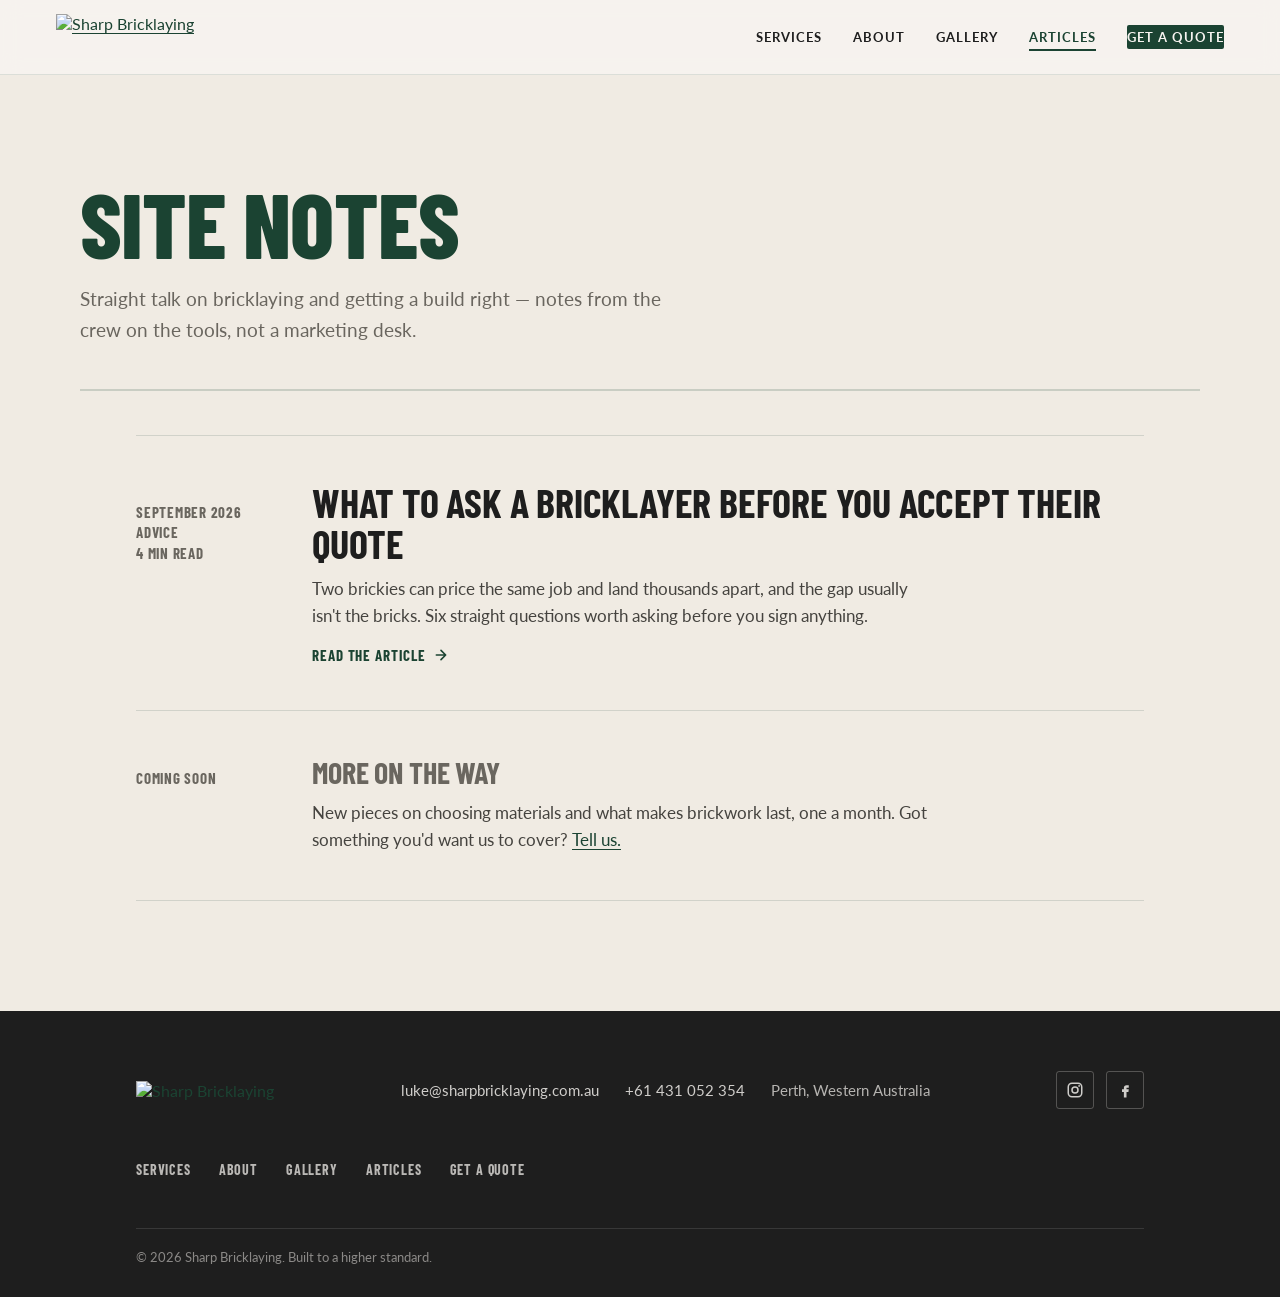
==== articles/index.html @ 766508f8 "Split the site into Gallery, Contact and Articles pages The care plan invoice promised a Contact pag" ====
<!DOCTYPE html>
<html lang="en">
<head>
  <meta charset="UTF-8">
  <meta name="viewport" content="width=device-width, initial-scale=1.0">
  <title>Articles — Bricklaying Advice &amp; Notes | Sharp Bricklaying</title>

  <meta name="description" content="Straight advice on bricklaying, materials and planning a build — notes from Sharp Bricklaying, Perth's residential brickwork specialists.">
  <meta name="author" content="Sharp Bricklaying">
  <link rel="canonical" href="https://sharpbricklaying.com.au/articles/">

  <meta property="og:type" content="website">
  <meta property="og:url" content="https://sharpbricklaying.com.au/articles/">
  <meta property="og:title" content="Articles — Bricklaying Advice &amp; Notes | Sharp Bricklaying">
  <meta property="og:description" content="Straight advice on bricklaying, materials and planning a build, from a Perth crew on the tools.">
  <meta property="og:image" content="https://sharpbricklaying.com.au/images/hero-bg.jpg">
  <meta property="og:locale" content="en_AU">
  <meta property="og:site_name" content="Sharp Bricklaying">
  <meta name="twitter:card" content="summary_large_image">
  <meta name="twitter:title" content="Articles — Bricklaying Advice &amp; Notes | Sharp Bricklaying">
  <meta name="twitter:description" content="Straight advice on bricklaying, materials and planning a build, from a Perth crew on the tools.">
  <meta name="twitter:image" content="https://sharpbricklaying.com.au/images/hero-bg.jpg">

  <link rel="icon" type="image/x-icon" href="/images/favicon.ico">
  <link rel="icon" type="image/png" sizes="32x32" href="/images/favicon-32x32.png">
  <link rel="apple-touch-icon" sizes="180x180" href="/images/apple-touch-icon.png">
  <meta name="theme-color" content="#1B4332">

  <link rel="preconnect" href="https://fonts.googleapis.com">
  <link rel="preconnect" href="https://fonts.gstatic.com" crossorigin>
  <link href="https://fonts.googleapis.com/css2?family=Barlow+Condensed:wght@600;700;800;900&family=Lato:wght@300;400;700&display=swap" rel="stylesheet">
  <link rel="stylesheet" href="/css/articles.css">

  <script type="application/ld+json">
  {
    "@context": "https://schema.org",
    "@type": "Blog",
    "name": "Sharp Bricklaying — Site Notes",
    "description": "Advice on bricklaying, materials and planning a build, from Sharp Bricklaying in Perth.",
    "url": "https://sharpbricklaying.com.au/articles/",
    "publisher": { "@type": "Organization", "name": "Sharp Bricklaying" },
    "blogPost": [
      {
        "@type": "BlogPosting",
        "headline": "What to ask a bricklayer before you accept their quote",
        "url": "https://sharpbricklaying.com.au/articles/what-to-ask-before-you-accept-a-quote",
        "datePublished": "2026-09-06"
      }
    ]
  }
  </script>
</head>
<body class="articles-page">

  <header class="site-topbar">
    <a href="/" class="site-topbar__logo" aria-label="Sharp Bricklaying — Home">
      <img src="/images/logo-dark.png" alt="Sharp Bricklaying">
    </a>
    <nav class="site-topbar__nav" aria-label="Primary">
      <span class="topbar-links">
        <a href="/#services">Services</a>
        <a href="/#about">About</a>
        <a href="/gallery">Gallery</a>
        <a href="/articles/" aria-current="page">Articles</a>
      </span>
      <a href="/contact" class="site-topbar__cta">Get a Quote</a>
    </nav>
  </header>

  <main>
    <section class="wrap articles-hero">
      <h1 class="rise">Site Notes</h1>
      <p class="rise rise-2">Straight talk on bricklaying and getting a build right — notes from the crew on the tools, not a marketing desk.</p>
      <div class="rule rise rise-3"></div>
    </section>

    <section class="wrap articles-list">
      <a class="entry rise rise-2" href="/articles/what-to-ask-before-you-accept-a-quote">
        <div class="entry__meta">
          <span>September 2026</span>
          <span>Advice</span>
          <span>4 min read</span>
        </div>
        <div>
          <h2>What to ask a bricklayer before you accept their quote</h2>
          <p>Two brickies can price the same job and land thousands apart, and the gap usually isn't the bricks. Six straight questions worth asking before you sign anything.</p>
          <span class="entry__more">Read the article
            <svg width="16" height="16" viewBox="0 0 24 24" fill="none" stroke="currentColor" stroke-width="2.4" stroke-linecap="round" stroke-linejoin="round" aria-hidden="true"><path d="M5 12h14M12 5l7 7-7 7"/></svg>
          </span>
        </div>
      </a>

      <div class="entry entry--soon rise rise-3">
        <div class="entry__meta"><span>Coming soon</span></div>
        <div>
          <h2>More on the way</h2>
          <p>New pieces on choosing materials and what makes brickwork last, one a month. Got something you'd want us to cover? <a href="/contact">Tell us.</a></p>
        </div>
      </div>
    </section>
  </main>

  <footer class="site-footer">
    <div class="wrap">
      <a href="/" aria-label="Sharp Bricklaying — Home"><img src="/images/Bottom nav menu logo/sharp-bricklaying-logo-footer.png" alt="Sharp Bricklaying"></a>
      <div class="site-footer__contact">
        <a href="mailto:luke@sharpbricklaying.com.au">luke@sharpbricklaying.com.au</a>
        <a href="tel:+61431052354">+61 431 052 354</a>
        <span>Perth, Western Australia</span>
      </div>
      <div class="site-footer__socials">
        <a href="https://www.instagram.com/sharpbricklaying" target="_blank" rel="noopener" aria-label="Instagram">
          <svg width="18" height="18" viewBox="0 0 24 24" fill="none" stroke="currentColor" stroke-width="2" aria-hidden="true"><rect x="3" y="3" width="18" height="18" rx="5"/><circle cx="12" cy="12" r="4"/><circle cx="17.5" cy="6.5" r="1.2" fill="currentColor" stroke="none"/></svg>
        </a>
        <a href="https://www.facebook.com/p/Sharp-Bricklaying-61580318786557/" target="_blank" rel="noopener" aria-label="Facebook">
          <svg width="18" height="18" viewBox="0 0 24 24" fill="currentColor" aria-hidden="true"><path d="M14 9h3V5.5h-3c-2.2 0-3.5 1.4-3.5 3.6V11H8v3.5h2.5V22H14v-7.5h2.6l.4-3.5H14V9.4c0-.3.3-.4.6-.4z"/></svg>
        </a>
      </div>
      <nav class="site-footer__nav" aria-label="Footer">
        <a href="/#services">Services</a>
        <a href="/#about">About</a>
        <a href="/gallery">Gallery</a>
        <a href="/articles/">Articles</a>
        <a href="/contact">Get a Quote</a>
      </nav>
      <div class="site-footer__legal">© 2026 Sharp Bricklaying. Built to a higher standard.</div>
    </div>
  </footer>

</body>
</html>
---- css/articles.css ----
/* ============================================================
   Articles / "Site Notes" — reading surface
   Self-contained: mirrors the main site's tokens so the article
   pages never inherit the homepage loading-screen / reveal CSS.
   ============================================================ */
:root {
  --green: #1B4332;
  --green-light: #2d6a4f;
  --sand: #F0EBE3;
  --charcoal: #1E1E1E;
  --mortar: #6A665F;
  --white: #F7F4F0;
}
*, *::before, *::after { box-sizing: border-box; }
html { -webkit-text-size-adjust: 100%; }
body { margin: 0; }
img { max-width: 100%; height: auto; }

.articles-page {
  background: var(--sand);
  color: var(--charcoal);
  font-family: 'Lato', sans-serif;
  -webkit-font-smoothing: antialiased;
  min-height: 100vh;
  display: flex;
  flex-direction: column;
}

/* Themed browser surfaces — built, not assembled */
.articles-page ::selection { background: var(--green); color: var(--white); }
.articles-page a { color: var(--green); text-decoration-thickness: 1px; text-underline-offset: 3px; }
.articles-page :focus-visible {
  outline: 2px solid var(--green);
  outline-offset: 3px;
  border-radius: 2px;
}
html { scrollbar-color: var(--green) var(--sand); }

/* ---- Top bar ------------------------------------------------ */
.site-topbar {
  position: sticky;
  top: 0;
  z-index: 40;
  display: flex;
  align-items: center;
  justify-content: space-between;
  gap: 24px;
  padding: 14px clamp(20px, 5vw, 56px);
  background: rgba(247, 244, 240, 0.86);
  backdrop-filter: saturate(1.1) blur(10px);
  border-bottom: 1px solid rgba(27, 67, 50, 0.12);
}
.site-topbar__logo { display: inline-flex; align-items: center; }
.site-topbar__logo img { height: 46px; width: auto; display: block; }
.site-topbar__nav {
  display: flex;
  align-items: center;
  gap: clamp(16px, 2.4vw, 34px);
}
.site-topbar__nav a {
  font-family: 'Lato', sans-serif;
  font-weight: 700;
  font-size: 13px;
  letter-spacing: 0.08em;
  text-transform: uppercase;
  color: var(--charcoal);
  text-decoration: none;
  position: relative;
  padding: 4px 0;
}
.site-topbar__nav a[aria-current="page"] { color: var(--green); }
.site-topbar__nav a:not(.site-topbar__cta)::after {
  content: "";
  position: absolute;
  left: 0; right: 0; bottom: -2px;
  height: 2px;
  background: var(--green);
  transform: scaleX(0);
  transform-origin: left;
  transition: transform 0.28s cubic-bezier(0.22, 1, 0.36, 1);
}
.site-topbar__nav a:not(.site-topbar__cta):hover::after,
.site-topbar__nav a[aria-current="page"]::after { transform: scaleX(1); }
.site-topbar__cta {
  background: var(--green);
  color: var(--white) !important;
  padding: 10px 20px;
  border-radius: 2px;
  transition: background 0.25s ease, transform 0.25s ease;
}
.site-topbar__cta:hover { background: var(--green-light); transform: translateY(-1px); }
.topbar-links { display: flex; align-items: center; gap: clamp(16px, 2.4vw, 34px); }
@media (max-width: 720px) {
  .topbar-links a:not(.site-topbar__cta) { display: none; }
  .site-topbar__logo img { height: 40px; }
}

/* ---- Shared page wrap -------------------------------------- */
.wrap { width: 100%; max-width: 1120px; margin-inline: auto; padding-inline: clamp(20px, 5vw, 56px); }

/* ---- Reveal (one authored moment) ------------------------- */
@keyframes riseIn { from { opacity: 0; transform: translateY(14px); } to { opacity: 1; transform: none; } }
.rise { animation: riseIn 0.7s cubic-bezier(0.16, 1, 0.3, 1) both; }
.rise-2 { animation-delay: 0.08s; }
.rise-3 { animation-delay: 0.16s; }
@media (prefers-reduced-motion: reduce) { .rise { animation: none; } }

/* ============================================================
   INDEX  (/articles/)
   ============================================================ */
.articles-hero { padding: clamp(56px, 9vw, 104px) 0 clamp(28px, 4vw, 44px); }
.articles-hero h1 {
  font-family: 'Barlow Condensed', sans-serif;
  font-weight: 800;
  text-transform: uppercase;
  letter-spacing: -0.01em;
  line-height: 0.95;
  font-size: clamp(46px, 8vw, 92px);
  color: var(--green);
  margin: 0;
}
.articles-hero p {
  margin: 18px 0 0;
  max-width: 54ch;
  font-size: clamp(16px, 1.5vw, 19px);
  line-height: 1.6;
  color: var(--mortar);
}
.articles-hero .rule { height: 2px; background: rgba(27,67,50,0.18); margin-top: clamp(28px, 4vw, 44px); }

/* Article list — editorial rows, not a card grid */
.articles-list { padding-bottom: clamp(56px, 9vw, 110px); }
.entry {
  display: grid;
  grid-template-columns: 128px 1fr;
  gap: clamp(20px, 4vw, 48px);
  align-items: baseline;
  padding: clamp(30px, 4vw, 46px) 0;
  border-bottom: 1px solid rgba(27,67,50,0.14);
  text-decoration: none;
  color: inherit;
}
.entry:first-child { border-top: 1px solid rgba(27,67,50,0.14); }
.entry__meta {
  font-family: 'Barlow Condensed', sans-serif;
  font-weight: 700;
  text-transform: uppercase;
  letter-spacing: 0.05em;
  font-size: 15px;
  color: var(--mortar);
  line-height: 1.35;
  padding-top: 6px;
}
.entry__meta span { display: block; }
.entry__meta .num { color: var(--green); font-size: 20px; }
.entry h2 {
  font-family: 'Barlow Condensed', sans-serif;
  font-weight: 700;
  text-transform: uppercase;
  letter-spacing: -0.005em;
  line-height: 1.02;
  font-size: clamp(26px, 3.4vw, 40px);
  color: var(--charcoal);
  margin: 0;
  transition: color 0.2s ease;
}
.entry:hover h2 { color: var(--green); }
.entry p {
  margin: 12px 0 0;
  max-width: 62ch;
  font-size: 16.5px;
  line-height: 1.65;
  color: #45433f;
}
.entry__more {
  display: inline-flex;
  align-items: center;
  gap: 8px;
  margin-top: 16px;
  font-family: 'Barlow Condensed', sans-serif;
  font-weight: 700;
  text-transform: uppercase;
  letter-spacing: 0.06em;
  font-size: 15px;
  color: var(--green);
}
.entry__more svg { transition: transform 0.25s ease; }
.entry:hover .entry__more svg { transform: translateX(4px); }

.entry--soon {
  grid-template-columns: 128px 1fr;
  color: var(--mortar);
}
.entry--soon h2 { color: var(--mortar); font-size: clamp(22px, 2.6vw, 30px); }
.entry--soon:hover h2 { color: var(--mortar); }

@media (max-width: 640px) {
  .entry, .entry--soon { grid-template-columns: 1fr; gap: 8px; }
  .entry__meta { padding-top: 0; }
  .entry__meta span { display: inline; }
  .entry__meta .num { display: none; }
}

/* ============================================================
   ARTICLE  (/articles/slug)
   ============================================================ */
.post { padding: clamp(40px, 6vw, 72px) 0 clamp(56px, 8vw, 96px); }
.post__wrap { max-width: 720px; margin-inline: auto; padding-inline: clamp(20px, 5vw, 40px); }

.breadcrumb {
  font-family: 'Barlow Condensed', sans-serif;
  font-weight: 700;
  text-transform: uppercase;
  letter-spacing: 0.08em;
  font-size: 13px;
  color: var(--mortar);
  margin-bottom: 22px;
}
.breadcrumb a { color: var(--mortar); text-decoration: none; }
.breadcrumb a:hover { color: var(--green); }

.post__title {
  font-family: 'Barlow Condensed', sans-serif;
  font-weight: 800;
  text-transform: uppercase;
  letter-spacing: -0.01em;
  line-height: 0.97;
  font-size: clamp(38px, 6vw, 62px);
  color: var(--green);
  margin: 0;
}
.post__meta {
  margin-top: 18px;
  padding-bottom: 22px;
  border-bottom: 2px solid rgba(27,67,50,0.16);
  font-family: 'Barlow Condensed', sans-serif;
  font-weight: 700;
  text-transform: uppercase;
  letter-spacing: 0.06em;
  font-size: 14px;
  color: var(--mortar);
  display: flex;
  gap: 18px;
  flex-wrap: wrap;
}

.post__body { margin-top: clamp(28px, 4vw, 40px); }
.post__body p,
.post__body ul,
.post__body ol { max-width: 68ch; }
.post__body p {
  font-size: 18px;
  line-height: 1.72;
  color: #33322f;
  margin: 0 0 1.35em;
}
.post__body .lead {
  font-size: 21px;
  line-height: 1.6;
  color: var(--charcoal);
}
.post__body h2 {
  font-family: 'Barlow Condensed', sans-serif;
  font-weight: 700;
  text-transform: uppercase;
  letter-spacing: 0.01em;
  line-height: 1.05;
  font-size: clamp(24px, 3vw, 31px);
  color: var(--green);
  margin: 2.1em 0 0.5em;
}
.post__body h2:first-child { margin-top: 0; }
.post__body a { font-weight: 700; }
.post__body ul { margin: 0 0 1.35em; padding-left: 0; list-style: none; }
.post__body ul li {
  position: relative;
  padding-left: 30px;
  margin-bottom: 0.8em;
  font-size: 18px;
  line-height: 1.65;
  color: #33322f;
}
.post__body ul li::before {
  content: "";
  position: absolute;
  left: 4px; top: 0.62em;
  width: 9px; height: 9px;
  background: var(--green);
  transform: rotate(45deg);
}
.post__body strong { color: var(--charcoal); }

.pullquote {
  margin: clamp(36px, 5vw, 52px) 0;
  padding-top: 22px;
  position: relative;
  font-family: 'Barlow Condensed', sans-serif;
  font-weight: 800;
  text-transform: uppercase;
  letter-spacing: -0.01em;
  line-height: 1.05;
  font-size: clamp(25px, 3.6vw, 36px);
  color: var(--green);
  max-width: 22ch;
}
.pullquote::before {
  content: "";
  position: absolute;
  top: 0;
  left: 0;
  width: 40px;
  height: 4px;
  background: var(--green);
}

/* End CTA */
.post__cta {
  margin-top: clamp(44px, 6vw, 68px);
  background: var(--green);
  color: var(--white);
  padding: clamp(30px, 5vw, 48px);
  border-radius: 3px;
}
.post__cta h3 {
  font-family: 'Barlow Condensed', sans-serif;
  font-weight: 800;
  text-transform: uppercase;
  letter-spacing: -0.005em;
  line-height: 1;
  font-size: clamp(26px, 4vw, 38px);
  margin: 0;
}
.post__cta p { margin: 12px 0 22px; max-width: 46ch; color: rgba(247,244,240,0.82); font-size: 16.5px; line-height: 1.6; }
.post__cta a {
  display: inline-flex;
  align-items: center;
  gap: 10px;
  background: var(--white);
  color: var(--green) !important;
  font-family: 'Barlow Condensed', sans-serif;
  font-weight: 800;
  text-transform: uppercase;
  letter-spacing: 0.04em;
  font-size: 16px;
  padding: 13px 24px;
  border-radius: 2px;
  text-decoration: none;
  transition: transform 0.22s ease;
}
.post__cta a:hover { transform: translateY(-2px); }

/* ---- Footer ------------------------------------------------ */
.site-footer {
  margin-top: auto;
  background: var(--charcoal);
  color: rgba(247,244,240,0.7);
  padding: clamp(40px, 6vw, 60px) 0 32px;
}
.site-footer .wrap { display: flex; flex-wrap: wrap; gap: 28px 48px; align-items: center; justify-content: space-between; }
.site-footer img { height: 62px; width: auto; }
.site-footer__contact { display: flex; flex-wrap: wrap; gap: 6px 26px; font-size: 14.5px; }
.site-footer__contact a { color: rgba(247,244,240,0.82); text-decoration: none; }
.site-footer__contact a:hover { color: var(--white); }
.site-footer__socials { display: flex; gap: 12px; }
.site-footer__socials a {
  width: 38px; height: 38px;
  display: grid; place-items: center;
  border: 1px solid rgba(247,244,240,0.25);
  border-radius: 3px;
  color: rgba(247,244,240,0.82);
  transition: background 0.2s ease, color 0.2s ease, border-color 0.2s ease;
}
.site-footer__socials a:hover { background: var(--green); border-color: var(--green); color: var(--white); }
.site-footer__nav { width: 100%; margin-top: 24px; display: flex; flex-wrap: wrap; gap: 14px 28px; }
.site-footer__nav a {
  font-family: 'Barlow Condensed', sans-serif;
  font-weight: 700; text-transform: uppercase; letter-spacing: 0.06em; font-size: 14px;
  color: rgba(247,244,240,0.72); text-decoration: none; transition: color 0.2s ease;
}
.site-footer__nav a:hover { color: var(--white); }
.site-footer__legal { width: 100%; margin-top: 22px; padding-top: 20px; border-top: 1px solid rgba(247,244,240,0.12); font-size: 13px; color: rgba(247,244,240,0.5); }
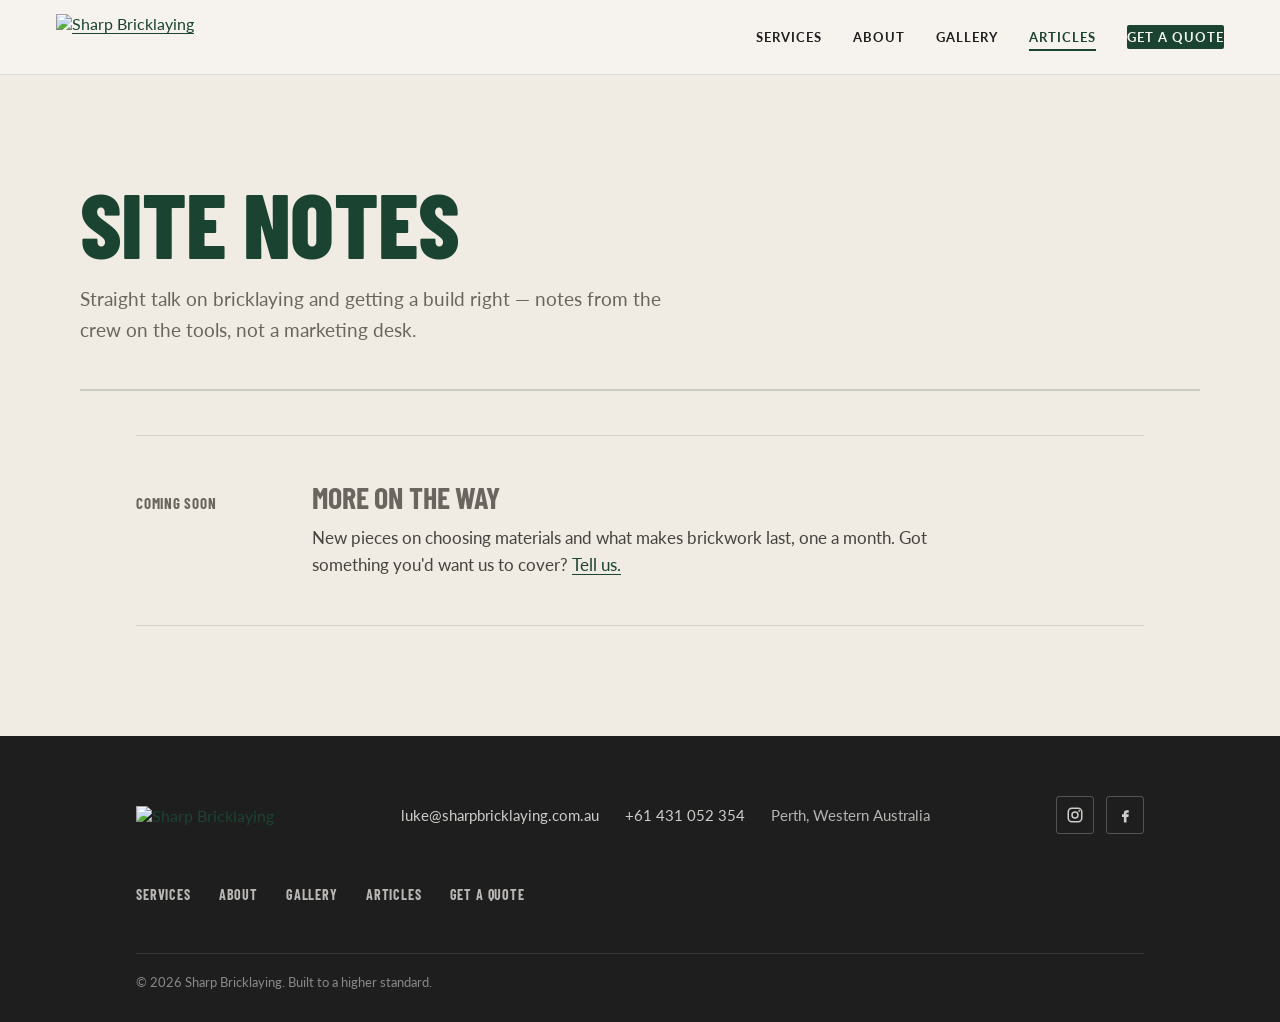
==== commit 3bd55b14: "Unpublish the article; hold it as a draft Luke has not asked for it. It went live in 766508f because" ====
--- a/articles/index.html
+++ b/articles/index.html
@@ -38,15 +38,7 @@
     "name": "Sharp Bricklaying — Site Notes",
     "description": "Advice on bricklaying, materials and planning a build, from Sharp Bricklaying in Perth.",
     "url": "https://sharpbricklaying.com.au/articles/",
-    "publisher": { "@type": "Organization", "name": "Sharp Bricklaying" },
-    "blogPost": [
-      {
-        "@type": "BlogPosting",
-        "headline": "What to ask a bricklayer before you accept their quote",
-        "url": "https://sharpbricklaying.com.au/articles/what-to-ask-before-you-accept-a-quote",
-        "datePublished": "2026-09-06"
-      }
-    ]
+    "publisher": { "@type": "Organization", "name": "Sharp Bricklaying" }
   }
   </script>
 </head>
@@ -75,22 +67,7 @@
     </section>
 
     <section class="wrap articles-list">
-      <a class="entry rise rise-2" href="/articles/what-to-ask-before-you-accept-a-quote">
-        <div class="entry__meta">
-          <span>September 2026</span>
-          <span>Advice</span>
-          <span>4 min read</span>
-        </div>
-        <div>
-          <h2>What to ask a bricklayer before you accept their quote</h2>
-          <p>Two brickies can price the same job and land thousands apart, and the gap usually isn't the bricks. Six straight questions worth asking before you sign anything.</p>
-          <span class="entry__more">Read the article
-            <svg width="16" height="16" viewBox="0 0 24 24" fill="none" stroke="currentColor" stroke-width="2.4" stroke-linecap="round" stroke-linejoin="round" aria-hidden="true"><path d="M5 12h14M12 5l7 7-7 7"/></svg>
-          </span>
-        </div>
-      </a>
-
-      <div class="entry entry--soon rise rise-3">
+      <div class="entry entry--soon rise rise-2">
         <div class="entry__meta"><span>Coming soon</span></div>
         <div>
           <h2>More on the way</h2>
